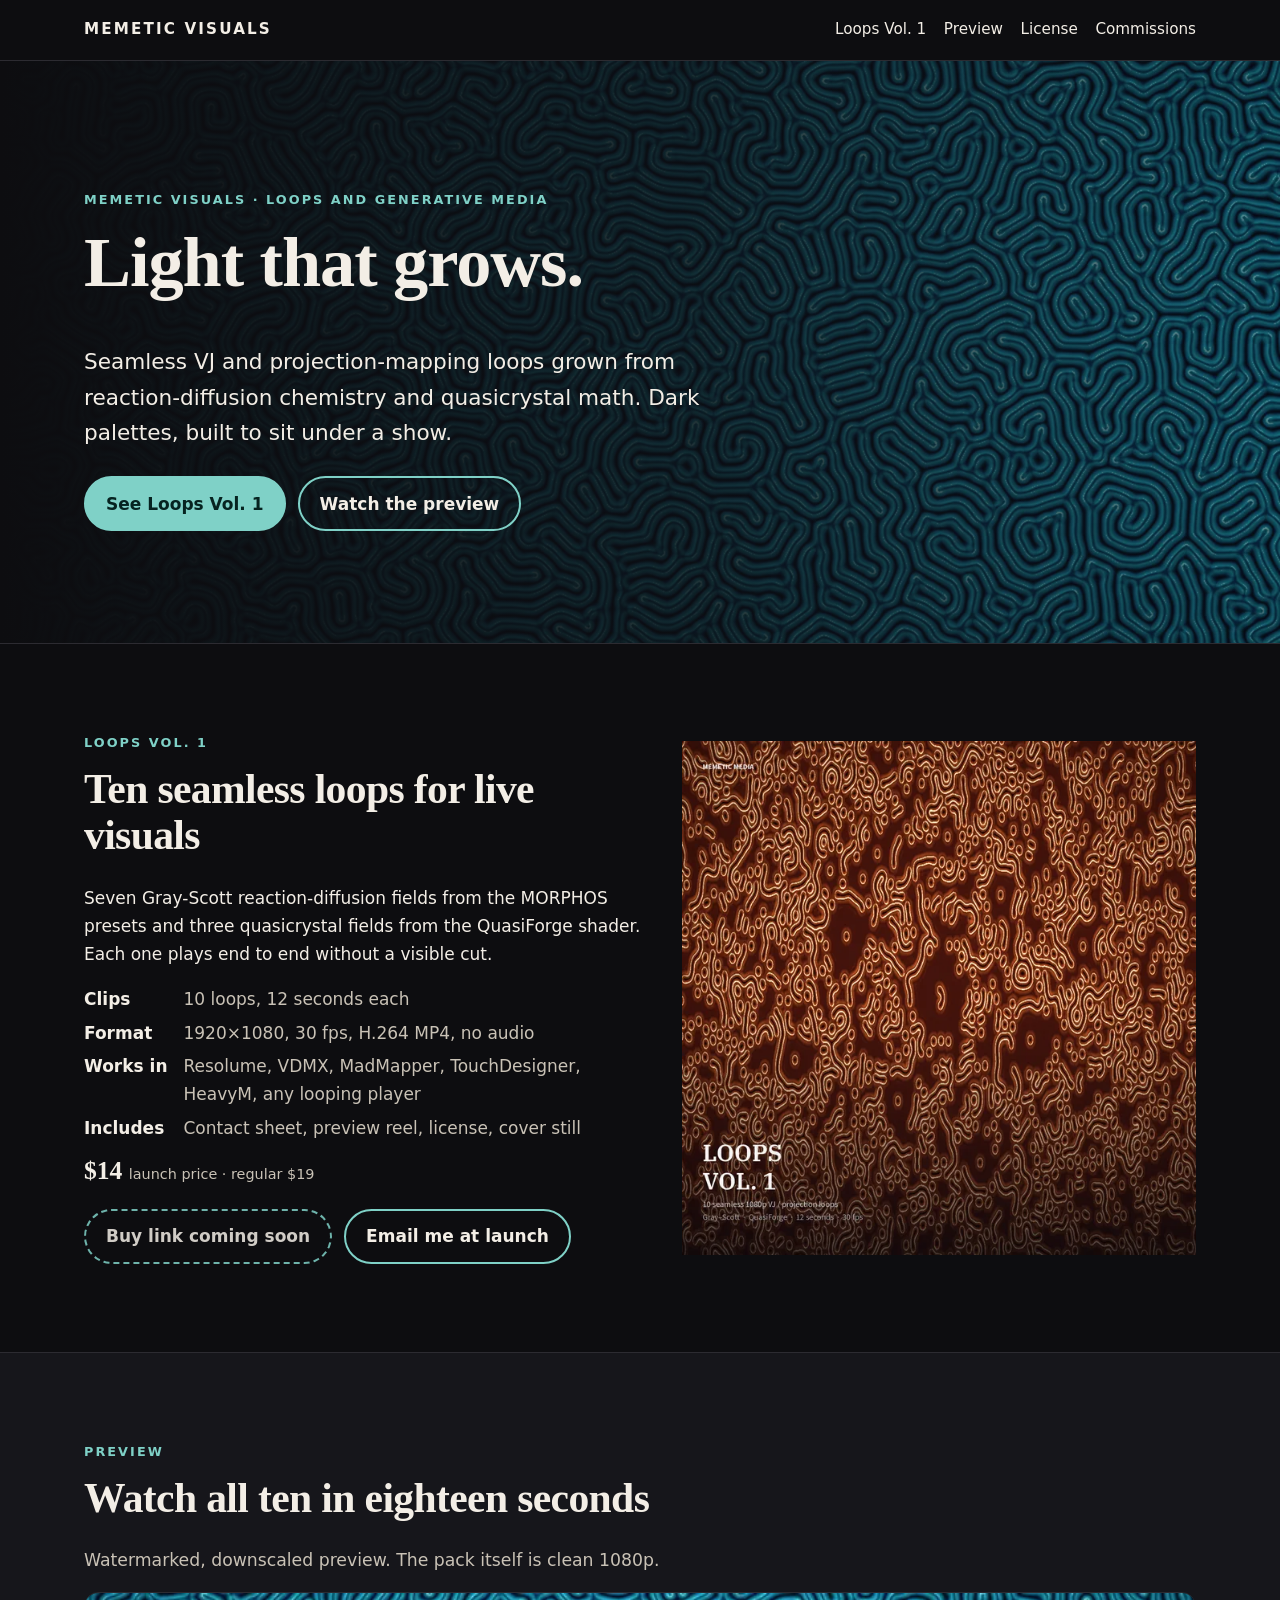
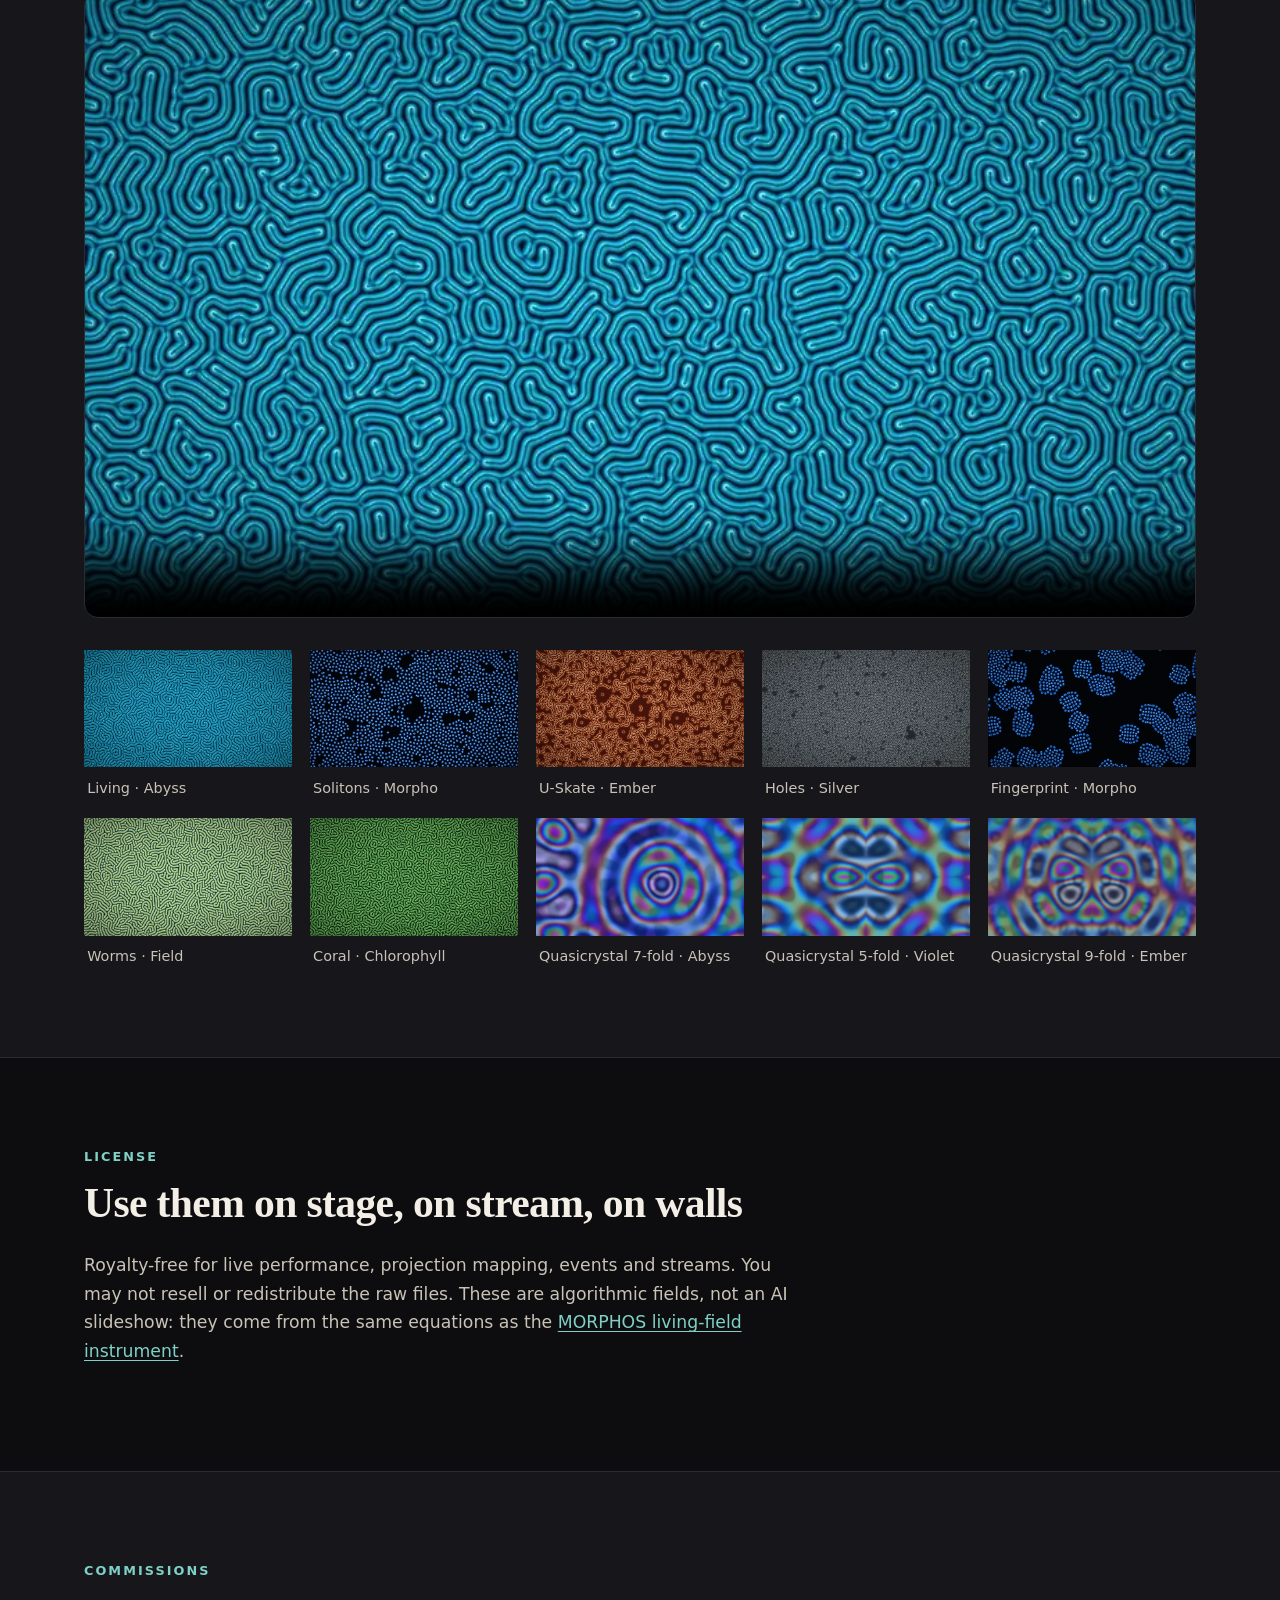
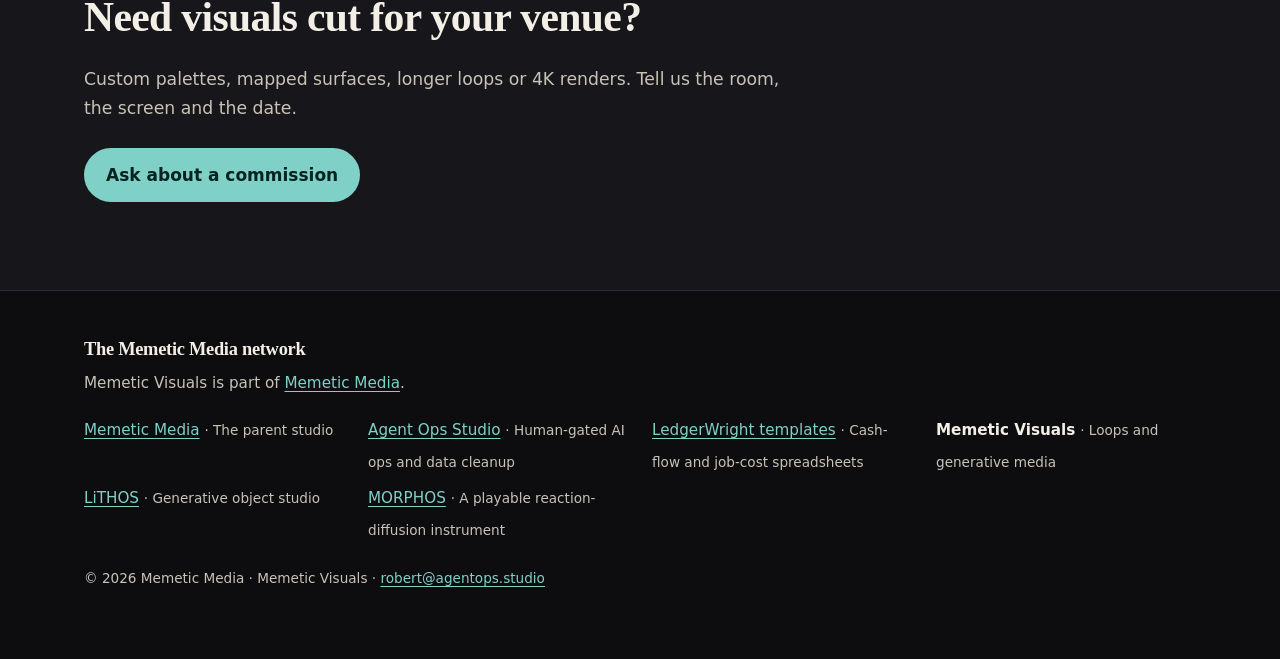
==== index.html @ ef2ecb07 "Launch memetic-visuals v1.0.0 on GitHub Pages - Shared Memetic Media template: header, network foote" ====
<!doctype html>
<html lang="en">
<head>
<meta charset="utf-8">
<meta name="viewport" content="width=device-width, initial-scale=1">
<title>Memetic Visuals | Seamless VJ and Projection Mapping Loops, Vol. 1</title>
<meta name="description" content="Ten seamless 1080p VJ and projection-mapping loops grown from reaction-diffusion and quasicrystal math. Loops Vol. 1 from Memetic Visuals, launching at $14.">
<link rel="canonical" href="https://iamm3ta.github.io/memetic-visuals/">
<meta name="theme-color" content="#0d0d10">
<!-- Open Graph / Twitter: 1200x630 card in assets/og.jpg -->
<meta property="og:type" content="website">
<meta property="og:site_name" content="Memetic Visuals">
<meta property="og:title" content="Memetic Visuals | Seamless VJ and Projection Mapping Loops, Vol. 1">
<meta property="og:description" content="Ten seamless 1080p VJ and projection-mapping loops grown from reaction-diffusion and quasicrystal math. Loops Vol. 1 from Memetic Visuals, launching at $14.">
<meta property="og:url" content="https://iamm3ta.github.io/memetic-visuals/">
<meta property="og:image" content="https://iamm3ta.github.io/memetic-visuals/assets/og.jpg">
<meta property="og:image:width" content="1200">
<meta property="og:image:height" content="630">
<meta property="og:image:alt" content="Memetic Visuals Loops Vol. 1: 10 seamless 1080p loops">
<meta name="twitter:card" content="summary_large_image">
<meta name="twitter:title" content="Memetic Visuals | Seamless VJ and Projection Mapping Loops, Vol. 1">
<meta name="twitter:description" content="Ten seamless 1080p VJ and projection-mapping loops grown from reaction-diffusion and quasicrystal math. Loops Vol. 1 from Memetic Visuals, launching at $14.">
<meta name="twitter:image" content="https://iamm3ta.github.io/memetic-visuals/assets/og.jpg">
<meta name="twitter:image:alt" content="Memetic Visuals Loops Vol. 1: 10 seamless 1080p loops">
<!-- favicon set -->
<link rel="icon" href="favicon.ico" sizes="48x48">
<link rel="icon" href="assets/favicon.svg" type="image/svg+xml">
<link rel="icon" href="assets/favicon-32.png" type="image/png" sizes="32x32">
<link rel="apple-touch-icon" href="assets/apple-touch-icon.png">
<link rel="manifest" href="site.webmanifest">
<link rel="preload" as="image" href="assets/hero-800.webp" imagesrcset="assets/hero-800.webp 800w, assets/hero-1600.webp 1600w" imagesizes="100vw">
<link rel="stylesheet" href="css/site.css">
<!-- Structured data (schema.org JSON-LD) -->
<script type="application/ld+json">
{
 "@context": "https://schema.org",
 "@graph": [
  {
   "@type": "Organization",
   "@id": "https://iamm3ta.github.io/memetic-visuals/#org",
   "name": "Memetic Visuals",
   "url": "https://iamm3ta.github.io/memetic-visuals/",
   "logo": "https://iamm3ta.github.io/memetic-visuals/assets/icon-512.png",
   "parentOrganization": {
    "@type": "Organization",
    "name": "Memetic Media",
    "url": "https://iamm3ta.github.io/memetic-media/",
    "logo": "https://iamm3ta.github.io/memetic-media/assets/icon-512.png"
   }
  },
  {
   "@type": "Product",
   "name": "Memetic Visuals Loops Vol. 1: 10 seamless 1080p VJ and projection mapping loops",
   "description": "Ten seamless 12-second 1920x1080 30 fps loops for VJ sets, LED walls and projection mapping, grown from reaction-diffusion and quasicrystal math.",
   "image": "https://iamm3ta.github.io/memetic-visuals/assets/cover.webp",
   "brand": {
    "@type": "Brand",
    "name": "Memetic Visuals"
   },
   "offers": {
    "@type": "Offer",
    "price": "14.00",
    "priceCurrency": "USD",
    "seller": {
     "@id": "https://iamm3ta.github.io/memetic-visuals/#org"
    }
   }
  }
 ]
}
</script>
</head>
<body class="theme-dark theme-visuals">
<a class="skip" href="#main">Skip to content</a>
<header class="site-header">
  <div class="wrap">
    <a class="brand" href="./">Memetic Visuals</a>
    <nav aria-label="Main"><ul class="nav"><li><a href="#loops">Loops Vol. 1</a></li><li><a href="#preview">Preview</a></li><li><a href="#license">License</a></li><li><a href="#commission">Commissions</a></li></ul></nav>
  </div>
</header>
<main id="main">
<section class="hero">
  <img class="hero-media" src="assets/hero-800.webp" srcset="assets/hero-800.webp 800w, assets/hero-1600.webp 1600w" sizes="100vw" width="1600" height="900" alt="Glowing reaction-diffusion field in deep blue on black" fetchpriority="high"><div class="hero-scrim"></div>
  <div class="wrap">
    <p class="kicker">Memetic Visuals · loops and generative media</p>
    <h1>Light that grows.</h1>
    <p class="lede">Seamless VJ and projection-mapping loops grown from reaction-diffusion chemistry and quasicrystal math. Dark palettes, built to sit under a show.</p>
    <div class="actions"><a class="btn btn-primary" href="#loops">See Loops Vol. 1</a><a class="btn btn-ghost" href="#preview">Watch the preview</a></div>
  </div>
</section>
<section class="band" id="loops">
  <div class="wrap split">
    <div>
      <p class="kicker">Loops Vol. 1</p>
      <h2>Ten seamless loops for live visuals</h2>
      <p>Seven Gray-Scott reaction-diffusion fields from the MORPHOS presets and three quasicrystal fields from the QuasiForge shader. Each one plays end to end without a visible cut.</p>
      <dl class="facts">
        <dt>Clips</dt><dd>10 loops, 12 seconds each</dd>
        <dt>Format</dt><dd>1920×1080, 30 fps, H.264 MP4, no audio</dd>
        <dt>Works in</dt><dd>Resolume, VDMX, MadMapper, TouchDesigner, HeavyM, any looping player</dd>
        <dt>Includes</dt><dd>Contact sheet, preview reel, license, cover still</dd>
      </dl>
      <p class="price">$14 <small>launch price · regular $19</small></p>
      <!-- PLACEHOLDER: GUMROAD_URL_LOOPS_VOL1. Replace the <span> with the Gumroad product link when it exists. -->
      <div class="actions"><span class="btn" aria-disabled="true" data-placeholder="GUMROAD_URL_LOOPS_VOL1">Buy link coming soon</span>
      <a class="btn btn-ghost" href="mailto:robert@agentops.studio?subject=Loops%20Vol.%201%20-%20notify%20me">Email me at launch</a></div>
    </div>
    <img src="assets/cover.webp" width="640" height="640" loading="lazy" decoding="async" alt="Loops Vol. 1 cover: amber reaction-diffusion worms on dark red">
  </div>
</section>
<section class="band alt" id="preview">
  <div class="wrap">
    <p class="kicker">Preview</p>
    <h2>Watch all ten in eighteen seconds</h2>
    <p class="sub">Watermarked, downscaled preview. The pack itself is clean 1080p.</p>
    <div class="media-frame"><video controls muted loop playsinline preload="none" width="960" height="540" poster="assets/hero-800.webp" aria-label="Preview reel of all ten loops in Loops Vol. 1">
      <source src="assets/preview-reel.mp4" type="video/mp4"></video></div>
    <div class="grid tight"><figure><img src="assets/01-living-abyss.webp" width="640" height="360" loading="lazy" decoding="async" alt="Loop still: Living · Abyss"><figcaption>Living · Abyss</figcaption></figure><figure><img src="assets/02-solitons-morpho.webp" width="640" height="360" loading="lazy" decoding="async" alt="Loop still: Solitons · Morpho"><figcaption>Solitons · Morpho</figcaption></figure><figure><img src="assets/03-uskate-ember.webp" width="640" height="360" loading="lazy" decoding="async" alt="Loop still: U-Skate · Ember"><figcaption>U-Skate · Ember</figcaption></figure><figure><img src="assets/04-holes-silver.webp" width="640" height="360" loading="lazy" decoding="async" alt="Loop still: Holes · Silver"><figcaption>Holes · Silver</figcaption></figure><figure><img src="assets/05-fingerprint-morpho.webp" width="640" height="360" loading="lazy" decoding="async" alt="Loop still: Fingerprint · Morpho"><figcaption>Fingerprint · Morpho</figcaption></figure><figure><img src="assets/06-worms-field.webp" width="640" height="360" loading="lazy" decoding="async" alt="Loop still: Worms · Field"><figcaption>Worms · Field</figcaption></figure><figure><img src="assets/07-coral-chlorophyll.webp" width="640" height="360" loading="lazy" decoding="async" alt="Loop still: Coral · Chlorophyll"><figcaption>Coral · Chlorophyll</figcaption></figure><figure><img src="assets/08-quasiforge-heptad-abyss.webp" width="640" height="360" loading="lazy" decoding="async" alt="Loop still: Quasicrystal 7-fold · Abyss"><figcaption>Quasicrystal 7-fold · Abyss</figcaption></figure><figure><img src="assets/09-quasiforge-pentad-violet.webp" width="640" height="360" loading="lazy" decoding="async" alt="Loop still: Quasicrystal 5-fold · Violet"><figcaption>Quasicrystal 5-fold · Violet</figcaption></figure><figure><img src="assets/10-quasiforge-ennead-ember.webp" width="640" height="360" loading="lazy" decoding="async" alt="Loop still: Quasicrystal 9-fold · Ember"><figcaption>Quasicrystal 9-fold · Ember</figcaption></figure></div>
  </div>
</section>
<section class="band" id="license">
  <div class="wrap">
    <p class="kicker">License</p>
    <h2>Use them on stage, on stream, on walls</h2>
    <p class="sub">Royalty-free for live performance, projection mapping, events and streams. You may not resell or redistribute the raw files. These are algorithmic fields, not an AI slideshow: they come from the same equations as the <a href="https://morphos.grok.me/">MORPHOS living-field instrument</a>.</p>
  </div>
</section>
<section class="band alt" id="commission">
  <div class="wrap">
    <p class="kicker">Commissions</p>
    <h2>Need visuals cut for your venue?</h2>
    <p class="sub">Custom palettes, mapped surfaces, longer loops or 4K renders. Tell us the room, the screen and the date.</p>
    <div class="actions"><a class="btn btn-primary" href="mailto:robert@agentops.studio?subject=Memetic%20Visuals%20commission">Ask about a commission</a></div>
  </div>
</section>
</main>
<footer class="site-footer">
  <div class="wrap">
    <h2>The Memetic Media network</h2>
    <p>Memetic Visuals is part of <a href="https://iamm3ta.github.io/memetic-media/">Memetic Media</a>.</p>
    <ul class="network"><li><a href="https://iamm3ta.github.io/memetic-media/">Memetic Media</a> <span class="fine">· The parent studio</span></li><li><a href="https://agentops.studio/">Agent Ops Studio</a> <span class="fine">· Human-gated AI ops and data cleanup</span></li><li><a href="https://iamm3ta.github.io/ledgerwright-templates/">LedgerWright templates</a> <span class="fine">· Cash-flow and job-cost spreadsheets</span></li><li><a href="https://iamm3ta.github.io/memetic-visuals/" aria-current="page">Memetic Visuals</a> <span class="fine">· Loops and generative media</span></li><li><a href="https://iamm3ta.github.io/lithos-studio/">LiTHOS</a> <span class="fine">· Generative object studio</span></li><li><a href="https://morphos.grok.me/">MORPHOS</a> <span class="fine">· A playable reaction-diffusion instrument</span></li></ul>
    <p class="fine">© 2026 Memetic Media · Memetic Visuals · <a href="mailto:robert@agentops.studio?subject=Memetic%20Visuals">robert@agentops.studio</a></p>
    
  </div>
</footer>
</body>
</html>
---- css/site.css ----
/* Memetic Media network — shared stylesheet (one copy per site repo).
   Source of truth: memetic-media repo /builder/site.css. Edit there, rebuild, copy.
   Mobile-first, system fonts only (no web-font download = fast first paint).
   Each site sets its palette with a theme class on <body>; nothing else differs. */

:root {
  --serif: Georgia, "Source Serif Pro", "Liberation Serif", "Iowan Old Style", serif;
  --sans: Inter, "Segoe UI", system-ui, -apple-system, Roboto, sans-serif;
  --radius: 14px;
  --wrap: 72rem;
}

/* ---- themes ---- */
.theme-dark {      /* Memetic Media hub + Memetic Visuals: dark stage, warm gold */
  --bg: #0d0d10; --bg2: #16161b; --fg: #f3eee6; --muted: #c9c2b6; --line: #2c2b31;
  --accent: #e6be78; --accent-ink: #1a1408; --card: #17171c; color-scheme: dark;
}
.theme-visuals { --accent: #7fd1c7; --accent-ink: #062320; }
.theme-paper {     /* LedgerWright: warm paper, ledger green */
  --bg: #f6f3ee; --bg2: #ece6dc; --fg: #241f1c; --muted: #4e4943; --line: #ddd5c8;
  --accent: #0f5a4a; --accent-ink: #ffffff; --card: #ffffff; color-scheme: light;
}
.theme-lithos {    /* LiTHOS: charcoal, sand, teal (from the LiTHOS brand notes) */
  --bg: #1d1f21; --bg2: #26292b; --fg: #efe7d8; --muted: #cfc4b0; --line: #3a3d40;
  --accent: #7fd1c7; --accent-ink: #0b2422; --card: #25282a; color-scheme: dark;
}

*, *::before, *::after { box-sizing: border-box; }
html { scroll-behavior: smooth; -webkit-text-size-adjust: 100%; }
body { margin: 0; background: var(--bg); color: var(--fg); font: 1.0625rem/1.65 var(--sans); }
img, video { max-width: 100%; height: auto; display: block; }
a { color: var(--accent); text-underline-offset: 3px; }
a:hover { text-decoration-thickness: 2px; }
:focus-visible { outline: 3px solid var(--accent); outline-offset: 3px; }
h1, h2, h3 { font-family: var(--serif); line-height: 1.12; letter-spacing: -0.015em; margin: 0 0 .6em; }
h1 { font-size: clamp(2.3rem, 7vw, 4.4rem); }
h2 { font-size: clamp(1.7rem, 4.2vw, 2.6rem); }
h3 { font-size: 1.3rem; }
p { margin: 0 0 1em; }
.wrap { max-width: var(--wrap); margin: 0 auto; padding: 0 1.25rem; }
.skip { position: absolute; left: -999px; top: 0; background: var(--accent); color: var(--accent-ink); padding: .6rem 1rem; z-index: 10; }
.skip:focus { left: 1rem; }

/* ---- header ---- */
.site-header { border-bottom: 1px solid var(--line); background: var(--bg); position: sticky; top: 0; z-index: 5; }
.site-header .wrap { display: flex; align-items: center; justify-content: space-between; gap: 1rem; min-height: 3.75rem; flex-wrap: wrap; }
.brand { font-weight: 800; letter-spacing: .14em; text-transform: uppercase; font-size: .95rem; color: var(--fg); text-decoration: none; padding: .5rem 0; }
.nav { display: flex; gap: .25rem 1.1rem; flex-wrap: wrap; list-style: none; margin: 0; padding: 0; font-size: .95rem; }
.nav a { color: var(--fg); text-decoration: none; display: inline-block; padding: .55rem 0; }
.nav a:hover { color: var(--accent); }

/* ---- hero ---- */
.hero { position: relative; overflow: hidden; border-bottom: 1px solid var(--line); }
.hero-media { position: absolute; inset: 0; width: 100%; height: 100%; object-fit: cover; opacity: .55; }
.theme-paper .hero-media { opacity: 1; }
.hero .wrap { position: relative; padding-top: clamp(4rem, 12vw, 8rem); padding-bottom: clamp(3.5rem, 10vw, 7rem); }
.hero-scrim { position: absolute; inset: 0; background: linear-gradient(90deg, var(--bg) 0%, color-mix(in srgb, var(--bg) 70%, transparent) 55%, transparent 100%); }
.kicker { text-transform: uppercase; letter-spacing: .16em; font-size: .8rem; font-weight: 700; color: var(--accent); margin-bottom: .8rem; }
.lede { font-size: clamp(1.1rem, 2.4vw, 1.35rem); max-width: 40rem; color: var(--fg); }
.actions { display: flex; flex-wrap: wrap; gap: .75rem; margin-top: 1.6rem; }
.btn { display: inline-flex; align-items: center; min-height: 48px; padding: .7rem 1.25rem; border-radius: 999px;
       font-weight: 700; text-decoration: none; border: 2px solid var(--accent); }
.btn-primary { background: var(--accent); color: var(--accent-ink); }
.btn-ghost { color: var(--fg); }
.btn[aria-disabled="true"] { opacity: .85; cursor: not-allowed; border-style: dashed; background: transparent; color: var(--fg); }

/* ---- sections ---- */
.band { padding: clamp(3rem, 8vw, 5.5rem) 0; border-bottom: 1px solid var(--line); }
.band.alt { background: var(--bg2); }
.sub { color: var(--muted); max-width: 44rem; font-size: 1.08rem; }
.grid { display: grid; gap: 1.1rem; grid-template-columns: repeat(auto-fill, minmax(min(100%, 18rem), 1fr)); margin-top: 2rem; }
.grid.tight { grid-template-columns: repeat(auto-fill, minmax(min(100%, 13rem), 1fr)); }
.card { background: var(--card); border: 1px solid var(--line); border-radius: var(--radius); overflow: hidden; display: flex; flex-direction: column; }
.card img { width: 100%; aspect-ratio: 16 / 9; object-fit: cover; background: var(--bg2); }
.card .body { padding: 1.1rem 1.2rem 1.3rem; display: flex; flex-direction: column; gap: .4rem; flex: 1; }
.card h3 { margin: 0; }
.card p { color: var(--muted); margin: 0; }
.card .go { margin-top: auto; padding-top: .6rem; font-weight: 700; }
.card.link { position: relative; transition: transform .15s ease, border-color .15s ease; }
.card.link:hover { transform: translateY(-2px); border-color: var(--accent); }
.tag { display: inline-block; font-size: .75rem; font-weight: 700; letter-spacing: .08em; text-transform: uppercase; color: var(--accent); }
.price { font: 700 1.6rem/1 var(--serif); color: var(--fg); }
.price small { font: 500 .9rem var(--sans); color: var(--muted); }
.placeholder-note { font-size: .88rem; color: var(--muted); }
figure { margin: 0; }
figcaption { font-size: .9rem; color: var(--muted); padding: .6rem .2rem 0; }
.work img { aspect-ratio: 4 / 5; object-fit: cover; border-radius: var(--radius); width: 100%; }
.split { display: grid; gap: 2rem; align-items: center; }
@media (min-width: 52rem) { .split { grid-template-columns: 1.1fr 1fr; } }
.list { padding-left: 1.2rem; } .list li { margin: .3rem 0; }
.media-frame { border-radius: var(--radius); overflow: hidden; border: 1px solid var(--line); background: #000; }
dl.facts { display: grid; grid-template-columns: max-content 1fr; gap: .35rem 1rem; margin: 1rem 0; }
dl.facts dt { font-weight: 700; } dl.facts dd { margin: 0; color: var(--muted); }

/* ---- network footer (cross-links every site) ---- */
.site-footer { padding: 3rem 0 3.5rem; font-size: .95rem; color: var(--muted); }
.site-footer h2 { font-size: 1.15rem; color: var(--fg); }
.network { list-style: none; padding: 0; margin: 0 0 1.5rem; display: grid; gap: .2rem 1.5rem; grid-template-columns: repeat(auto-fill, minmax(13rem, 1fr)); }
.network a { display: inline-block; padding: .45rem 0; }
.network a[aria-current="page"] { color: var(--fg); text-decoration: none; font-weight: 700; }
.fine { font-size: .85rem; }
@media (prefers-reduced-motion: reduce) { * { scroll-behavior: auto !important; transition: none !important; } }
.media-frame video { width: 100%; }
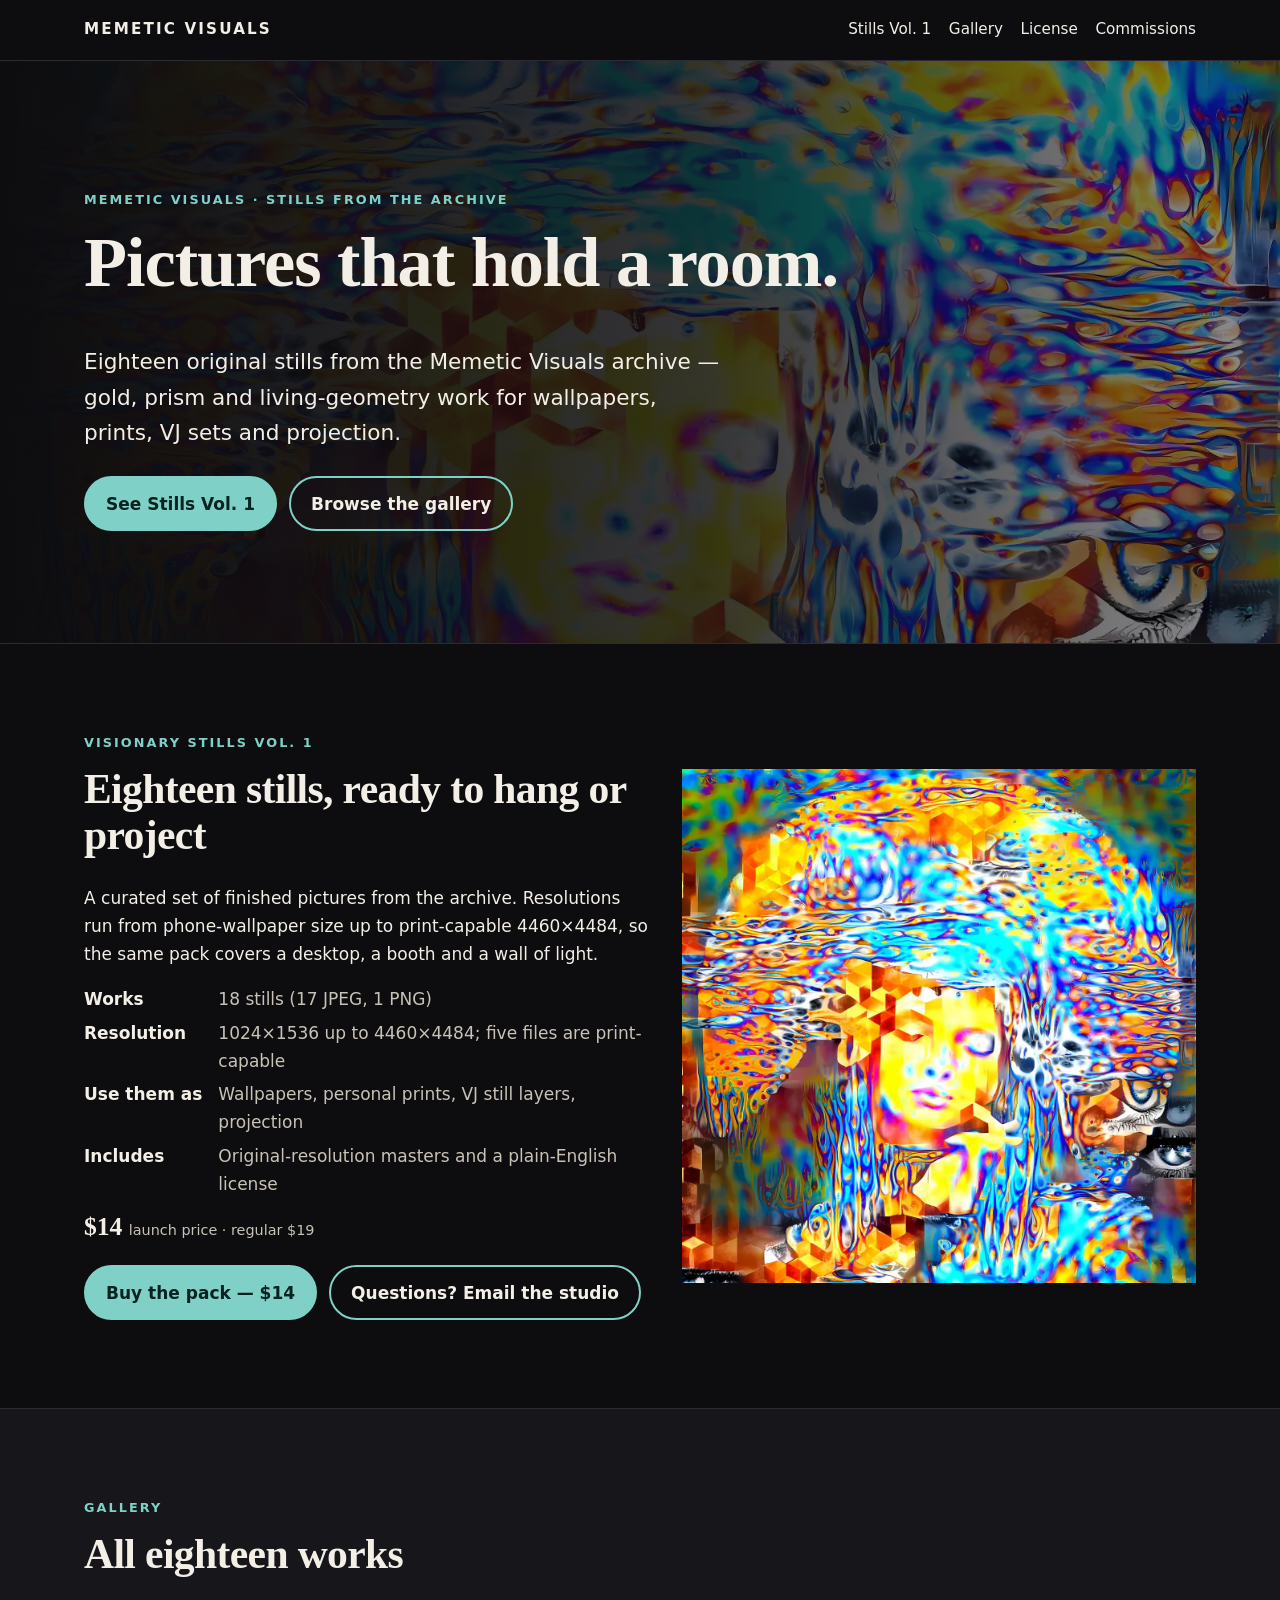
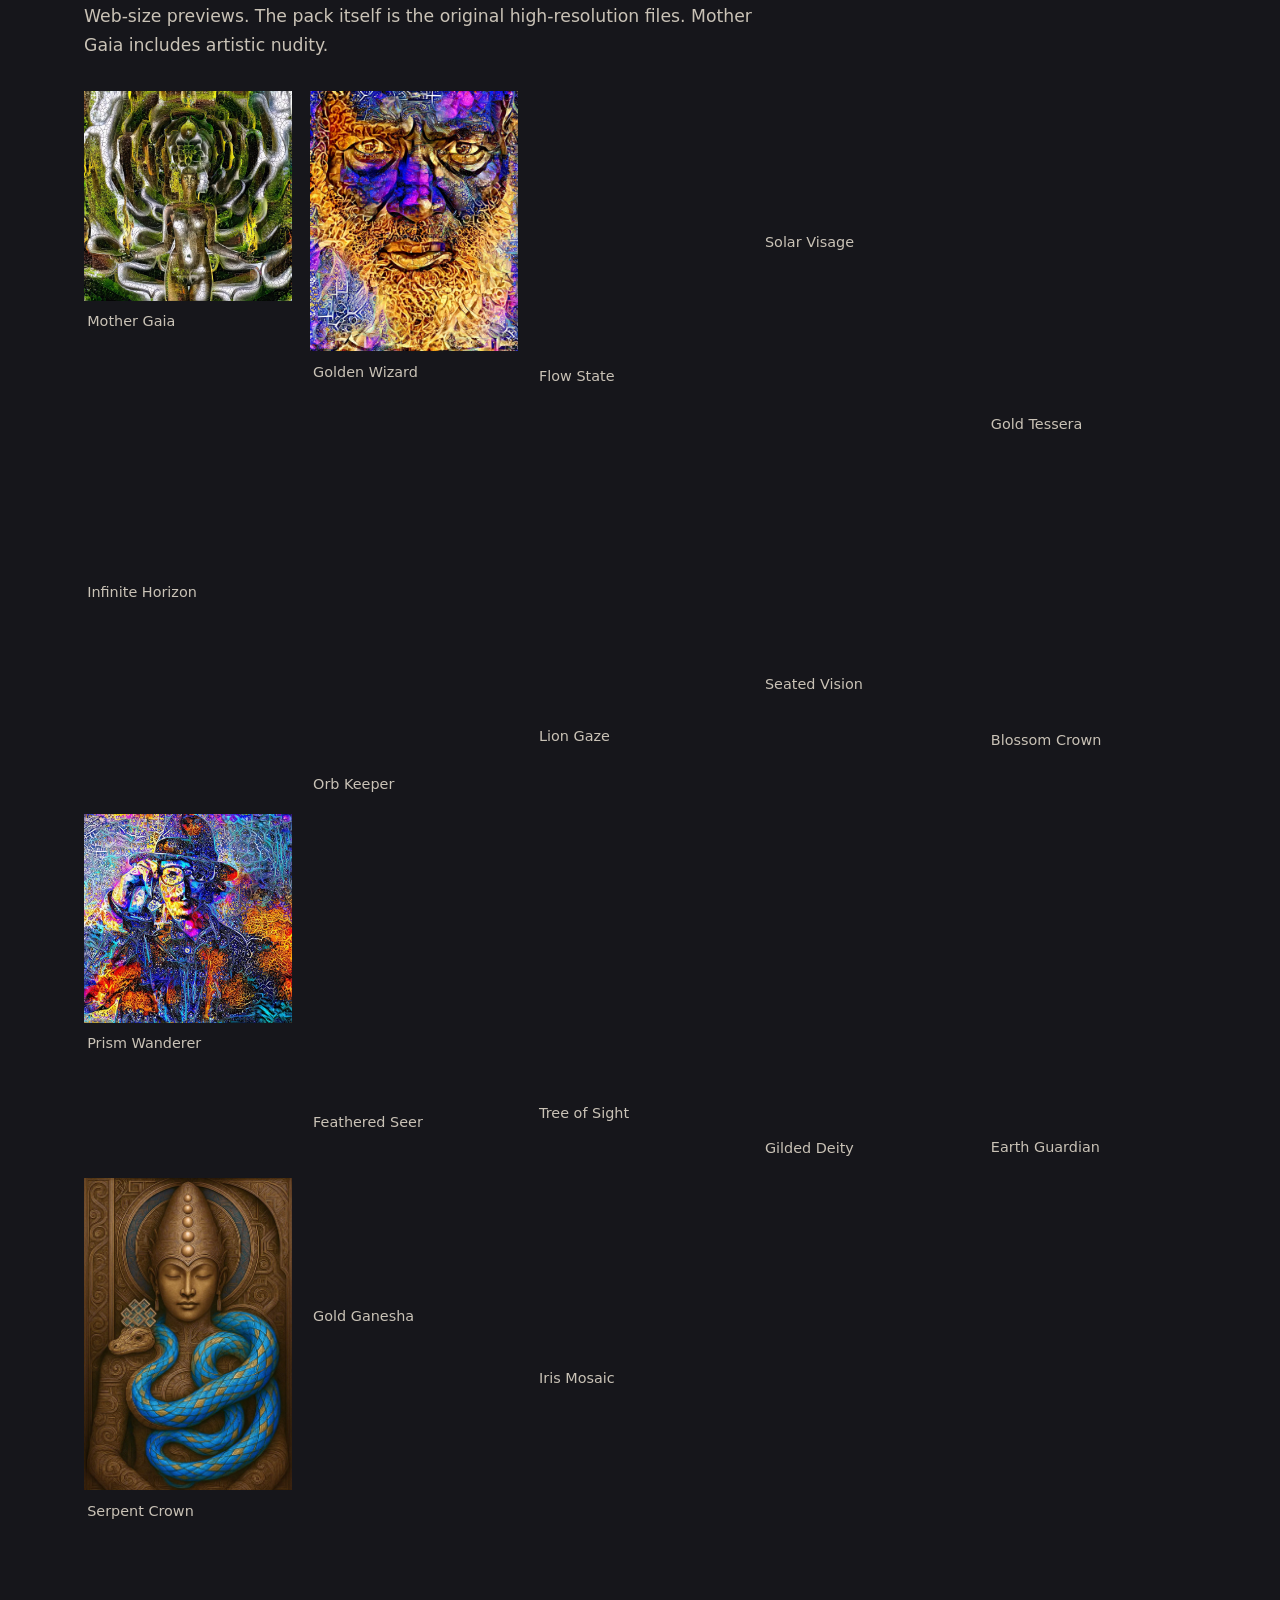
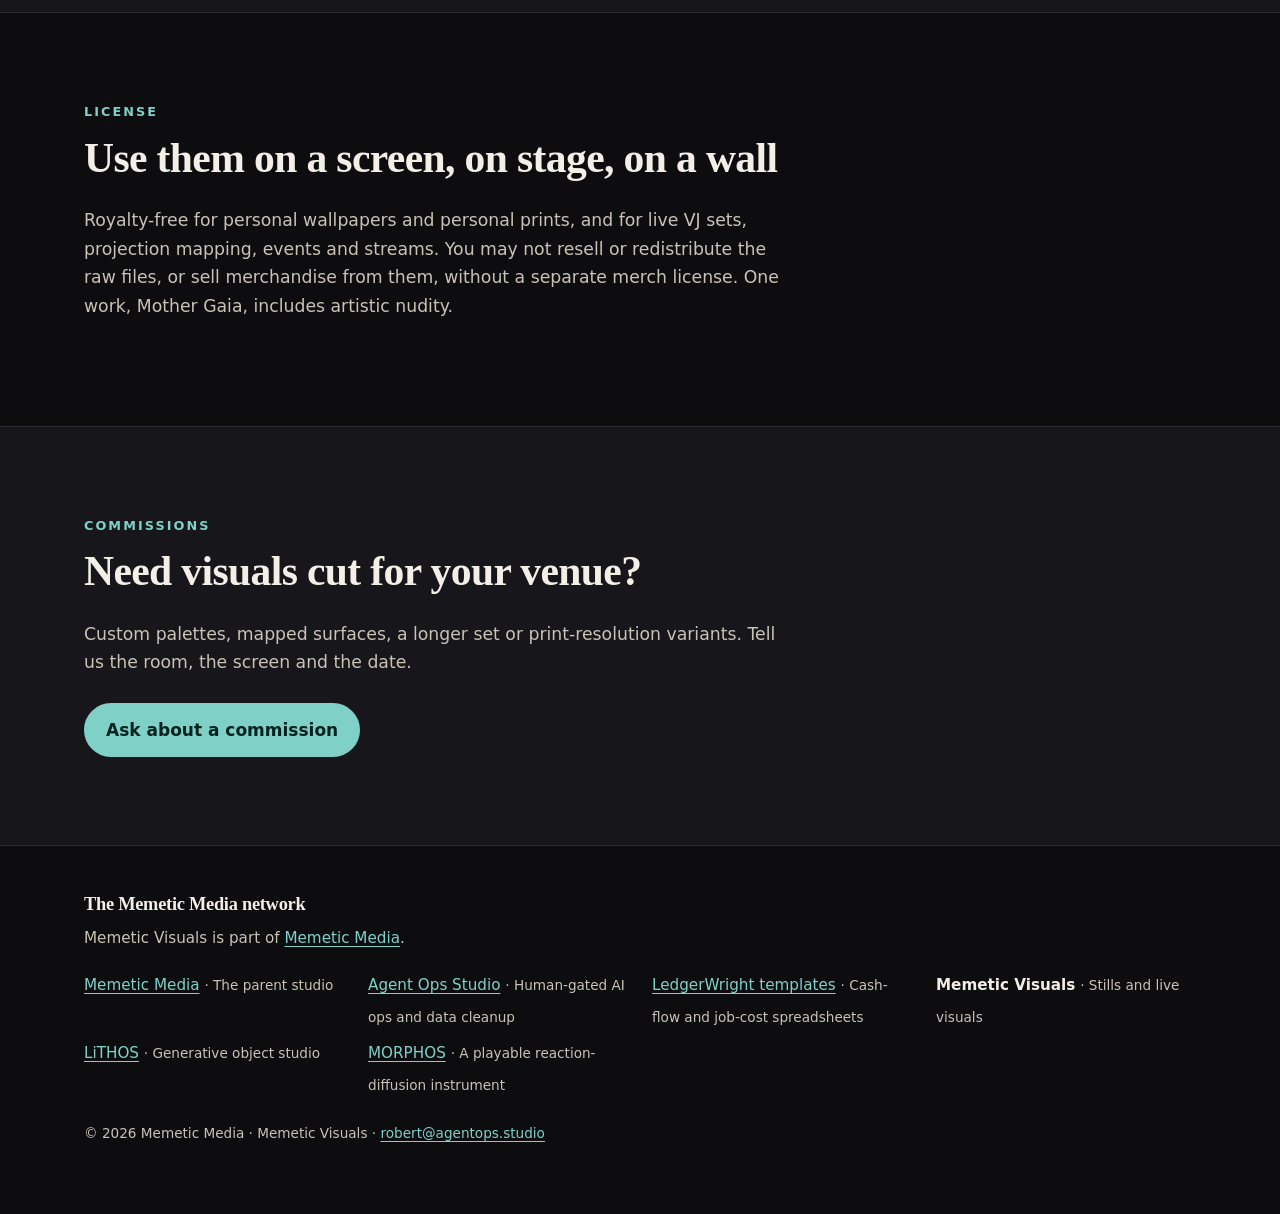
==== commit 2e5c3991: "Replace coming-soon loops placeholder with Visionary Stills Vol. 1 Swap the Loops Vol. 1 "Buy link c" ====
--- a/index.html
+++ b/index.html
@@ -3,25 +3,25 @@
 <head>
 <meta charset="utf-8">
 <meta name="viewport" content="width=device-width, initial-scale=1">
-<title>Memetic Visuals | Seamless VJ and Projection Mapping Loops, Vol. 1</title>
-<meta name="description" content="Ten seamless 1080p VJ and projection-mapping loops grown from reaction-diffusion and quasicrystal math. Loops Vol. 1 from Memetic Visuals, launching at $14.">
+<title>Memetic Visuals | Visionary Stills Vol. 1</title>
+<meta name="description" content="Eighteen high-resolution visionary stills for wallpapers, VJ sets and projection. Original work from the Memetic Visuals archive, launching at $14.">
 <link rel="canonical" href="https://iamm3ta.github.io/memetic-visuals/">
 <meta name="theme-color" content="#0d0d10">
-<!-- Open Graph / Twitter: 1200x630 card in assets/og.jpg -->
+<!-- Open Graph / Twitter: 1200x630 card in assets/og.jpg (Flow State crop) -->
 <meta property="og:type" content="website">
 <meta property="og:site_name" content="Memetic Visuals">
-<meta property="og:title" content="Memetic Visuals | Seamless VJ and Projection Mapping Loops, Vol. 1">
-<meta property="og:description" content="Ten seamless 1080p VJ and projection-mapping loops grown from reaction-diffusion and quasicrystal math. Loops Vol. 1 from Memetic Visuals, launching at $14.">
+<meta property="og:title" content="Memetic Visuals | Visionary Stills Vol. 1">
+<meta property="og:description" content="Eighteen high-resolution visionary stills for wallpapers, VJ sets and projection. Original work from the Memetic Visuals archive, launching at $14.">
 <meta property="og:url" content="https://iamm3ta.github.io/memetic-visuals/">
 <meta property="og:image" content="https://iamm3ta.github.io/memetic-visuals/assets/og.jpg">
 <meta property="og:image:width" content="1200">
 <meta property="og:image:height" content="630">
-<meta property="og:image:alt" content="Memetic Visuals Loops Vol. 1: 10 seamless 1080p loops">
+<meta property="og:image:alt" content="Memetic Visuals Visionary Stills Vol. 1: gold and prism portrait from Flow State">
 <meta name="twitter:card" content="summary_large_image">
-<meta name="twitter:title" content="Memetic Visuals | Seamless VJ and Projection Mapping Loops, Vol. 1">
-<meta name="twitter:description" content="Ten seamless 1080p VJ and projection-mapping loops grown from reaction-diffusion and quasicrystal math. Loops Vol. 1 from Memetic Visuals, launching at $14.">
+<meta name="twitter:title" content="Memetic Visuals | Visionary Stills Vol. 1">
+<meta name="twitter:description" content="Eighteen high-resolution visionary stills for wallpapers, VJ sets and projection. Original work from the Memetic Visuals archive, launching at $14.">
 <meta name="twitter:image" content="https://iamm3ta.github.io/memetic-visuals/assets/og.jpg">
-<meta name="twitter:image:alt" content="Memetic Visuals Loops Vol. 1: 10 seamless 1080p loops">
+<meta name="twitter:image:alt" content="Memetic Visuals Visionary Stills Vol. 1: gold and prism portrait from Flow State">
 <!-- favicon set -->
 <link rel="icon" href="favicon.ico" sizes="48x48">
 <link rel="icon" href="assets/favicon.svg" type="image/svg+xml">
@@ -50,8 +50,8 @@
   },
   {
    "@type": "Product",
-   "name": "Memetic Visuals Loops Vol. 1: 10 seamless 1080p VJ and projection mapping loops",
-   "description": "Ten seamless 12-second 1920x1080 30 fps loops for VJ sets, LED walls and projection mapping, grown from reaction-diffusion and quasicrystal math.",
+   "name": "Memetic Visuals Visionary Stills Vol. 1: 18 high-resolution stills",
+   "description": "Eighteen original high-resolution stills for wallpapers, personal prints, VJ sets and projection. Resolutions from 1024×1536 up to 4460×4484.",
    "image": "https://iamm3ta.github.io/memetic-visuals/assets/cover.webp",
    "brand": {
     "@type": "Brand",
@@ -59,8 +59,10 @@
    },
    "offers": {
     "@type": "Offer",
+    "url": "https://ledgerwright.gumroad.com/l/memetic-visuals-pack",
     "price": "14.00",
     "priceCurrency": "USD",
+    "availability": "https://schema.org/PreOrder",
     "seller": {
      "@id": "https://iamm3ta.github.io/memetic-visuals/#org"
     }
@@ -75,61 +77,67 @@
 <header class="site-header">
   <div class="wrap">
     <a class="brand" href="./">Memetic Visuals</a>
-    <nav aria-label="Main"><ul class="nav"><li><a href="#loops">Loops Vol. 1</a></li><li><a href="#preview">Preview</a></li><li><a href="#license">License</a></li><li><a href="#commission">Commissions</a></li></ul></nav>
+    <nav aria-label="Main"><ul class="nav"><li><a href="#stills">Stills Vol. 1</a></li><li><a href="#gallery">Gallery</a></li><li><a href="#license">License</a></li><li><a href="#commission">Commissions</a></li></ul></nav>
   </div>
 </header>
 <main id="main">
 <section class="hero">
-  <img class="hero-media" src="assets/hero-800.webp" srcset="assets/hero-800.webp 800w, assets/hero-1600.webp 1600w" sizes="100vw" width="1600" height="900" alt="Glowing reaction-diffusion field in deep blue on black" fetchpriority="high"><div class="hero-scrim"></div>
+  <img class="hero-media" src="assets/hero-800.webp" srcset="assets/hero-800.webp 800w, assets/hero-1600.webp 1600w" sizes="100vw" width="1600" height="900" alt="Gold and prism portrait from Flow State, cropped wide for the hero" fetchpriority="high"><div class="hero-scrim"></div>
   <div class="wrap">
-    <p class="kicker">Memetic Visuals · loops and generative media</p>
-    <h1>Light that grows.</h1>
-    <p class="lede">Seamless VJ and projection-mapping loops grown from reaction-diffusion chemistry and quasicrystal math. Dark palettes, built to sit under a show.</p>
-    <div class="actions"><a class="btn btn-primary" href="#loops">See Loops Vol. 1</a><a class="btn btn-ghost" href="#preview">Watch the preview</a></div>
+    <p class="kicker">Memetic Visuals · stills from the archive</p>
+    <h1>Pictures that hold a room.</h1>
+    <p class="lede">Eighteen original stills from the Memetic Visuals archive — gold, prism and living-geometry work for wallpapers, prints, VJ sets and projection.</p>
+    <div class="actions"><a class="btn btn-primary" href="#stills">See Stills Vol. 1</a><a class="btn btn-ghost" href="#gallery">Browse the gallery</a></div>
   </div>
 </section>
-<section class="band" id="loops">
+<section class="band" id="stills">
   <div class="wrap split">
     <div>
-      <p class="kicker">Loops Vol. 1</p>
-      <h2>Ten seamless loops for live visuals</h2>
-      <p>Seven Gray-Scott reaction-diffusion fields from the MORPHOS presets and three quasicrystal fields from the QuasiForge shader. Each one plays end to end without a visible cut.</p>
+      <p class="kicker">Visionary Stills Vol. 1</p>
+      <h2>Eighteen stills, ready to hang or project</h2>
+      <p>A curated set of finished pictures from the archive. Resolutions run from phone-wallpaper size up to print-capable 4460×4484, so the same pack covers a desktop, a booth and a wall of light.</p>
       <dl class="facts">
-        <dt>Clips</dt><dd>10 loops, 12 seconds each</dd>
-        <dt>Format</dt><dd>1920×1080, 30 fps, H.264 MP4, no audio</dd>
-        <dt>Works in</dt><dd>Resolume, VDMX, MadMapper, TouchDesigner, HeavyM, any looping player</dd>
-        <dt>Includes</dt><dd>Contact sheet, preview reel, license, cover still</dd>
+        <dt>Works</dt><dd>18 stills (17 JPEG, 1 PNG)</dd>
+        <dt>Resolution</dt><dd>1024×1536 up to 4460×4484; five files are print-capable</dd>
+        <dt>Use them as</dt><dd>Wallpapers, personal prints, VJ still layers, projection</dd>
+        <dt>Includes</dt><dd>Original-resolution masters and a plain-English license</dd>
       </dl>
       <p class="price">$14 <small>launch price · regular $19</small></p>
-      <!-- PLACEHOLDER: GUMROAD_URL_LOOPS_VOL1. Replace the <span> with the Gumroad product link when it exists. -->
-      <div class="actions"><span class="btn" aria-disabled="true" data-placeholder="GUMROAD_URL_LOOPS_VOL1">Buy link coming soon</span>
-      <a class="btn btn-ghost" href="mailto:robert@agentops.studio?subject=Loops%20Vol.%201%20-%20notify%20me">Email me at launch</a></div>
+      <!--
+        BUY BUTTON
+        Placeholder Gumroad slug: https://ledgerwright.gumroad.com/l/memetic-visuals-pack
+        The product itself is not created in this change. If the slug changes
+        once the Gumroad listing is created, update this href and the JSON-LD
+        offers.url in <head>. Do not merge this branch until the listing is
+        ready, or the public button will 404.
+      -->
+      <div class="actions"><a class="btn btn-primary" href="https://ledgerwright.gumroad.com/l/memetic-visuals-pack">Buy the pack — $14</a>
+      <a class="btn btn-ghost" href="mailto:robert@agentops.studio?subject=Visionary%20Stills%20Vol.%201">Questions? Email the studio</a></div>
     </div>
-    <img src="assets/cover.webp" width="640" height="640" loading="lazy" decoding="async" alt="Loops Vol. 1 cover: amber reaction-diffusion worms on dark red">
+    <img src="assets/cover-square.webp" width="1280" height="1280" loading="lazy" decoding="async" alt="Visionary Stills Vol. 1 cover: Flow State, a gold and prism portrait">
   </div>
 </section>
-<section class="band alt" id="preview">
+<section class="band alt" id="gallery">
   <div class="wrap">
-    <p class="kicker">Preview</p>
-    <h2>Watch all ten in eighteen seconds</h2>
-    <p class="sub">Watermarked, downscaled preview. The pack itself is clean 1080p.</p>
-    <div class="media-frame"><video controls muted loop playsinline preload="none" width="960" height="540" poster="assets/hero-800.webp" aria-label="Preview reel of all ten loops in Loops Vol. 1">
-      <source src="assets/preview-reel.mp4" type="video/mp4"></video></div>
-    <div class="grid tight"><figure><img src="assets/01-living-abyss.webp" width="640" height="360" loading="lazy" decoding="async" alt="Loop still: Living · Abyss"><figcaption>Living · Abyss</figcaption></figure><figure><img src="assets/02-solitons-morpho.webp" width="640" height="360" loading="lazy" decoding="async" alt="Loop still: Solitons · Morpho"><figcaption>Solitons · Morpho</figcaption></figure><figure><img src="assets/03-uskate-ember.webp" width="640" height="360" loading="lazy" decoding="async" alt="Loop still: U-Skate · Ember"><figcaption>U-Skate · Ember</figcaption></figure><figure><img src="assets/04-holes-silver.webp" width="640" height="360" loading="lazy" decoding="async" alt="Loop still: Holes · Silver"><figcaption>Holes · Silver</figcaption></figure><figure><img src="assets/05-fingerprint-morpho.webp" width="640" height="360" loading="lazy" decoding="async" alt="Loop still: Fingerprint · Morpho"><figcaption>Fingerprint · Morpho</figcaption></figure><figure><img src="assets/06-worms-field.webp" width="640" height="360" loading="lazy" decoding="async" alt="Loop still: Worms · Field"><figcaption>Worms · Field</figcaption></figure><figure><img src="assets/07-coral-chlorophyll.webp" width="640" height="360" loading="lazy" decoding="async" alt="Loop still: Coral · Chlorophyll"><figcaption>Coral · Chlorophyll</figcaption></figure><figure><img src="assets/08-quasiforge-heptad-abyss.webp" width="640" height="360" loading="lazy" decoding="async" alt="Loop still: Quasicrystal 7-fold · Abyss"><figcaption>Quasicrystal 7-fold · Abyss</figcaption></figure><figure><img src="assets/09-quasiforge-pentad-violet.webp" width="640" height="360" loading="lazy" decoding="async" alt="Loop still: Quasicrystal 5-fold · Violet"><figcaption>Quasicrystal 5-fold · Violet</figcaption></figure><figure><img src="assets/10-quasiforge-ennead-ember.webp" width="640" height="360" loading="lazy" decoding="async" alt="Loop still: Quasicrystal 9-fold · Ember"><figcaption>Quasicrystal 9-fold · Ember</figcaption></figure></div>
+    <p class="kicker">Gallery</p>
+    <h2>All eighteen works</h2>
+    <p class="sub">Web-size previews. The pack itself is the original high-resolution files. Mother Gaia includes artistic nudity.</p>
+    <!-- Preview widths/heights are the webp long-edge-1280 dimensions, used to prevent layout shift. -->
+    <div class="grid tight"><figure><img src="assets/01-mother-gaia.webp" width="1273" height="1280" loading="lazy" decoding="async" alt="Mother Gaia: a mirrored silver figure in a living green canopy"><figcaption>Mother Gaia</figcaption></figure><figure><img src="assets/02-golden-wizard.webp" width="1025" height="1280" loading="lazy" decoding="async" alt="Golden Wizard: a close gold and violet bearded portrait"><figcaption>Golden Wizard</figcaption></figure><figure><img src="assets/03-flow-state.webp" width="1008" height="1280" loading="lazy" decoding="async" alt="Flow State: a gold face dissolved into blue and orange prism light"><figcaption>Flow State</figcaption></figure><figure><img src="assets/04-solar-visage.webp" width="1280" height="801" loading="lazy" decoding="async" alt="Solar Visage: a wide gold face built from tesserae"><figcaption>Solar Visage</figcaption></figure><figure><img src="assets/05-gold-tessera.webp" width="853" height="1280" loading="lazy" decoding="async" alt="Gold Tessera: a dense vertical field of gold ornament"><figcaption>Gold Tessera</figcaption></figure><figure><img src="assets/06-infinite-horizon.webp" width="1280" height="720" loading="lazy" decoding="async" alt="Infinite Horizon: a luminous landscape under a prism sky"><figcaption>Infinite Horizon</figcaption></figure><figure><img src="assets/07-orb-keeper.webp" width="864" height="1280" loading="lazy" decoding="async" alt="Orb Keeper: a seated figure holding a glowing world"><figcaption>Orb Keeper</figcaption></figure><figure><img src="assets/08-lion-gaze.webp" width="1023" height="1280" loading="lazy" decoding="async" alt="Lion Gaze: a golden face with a lion-like mane of ornament"><figcaption>Lion Gaze</figcaption></figure><figure><img src="assets/09-seated-vision.webp" width="1280" height="1280" loading="lazy" decoding="async" alt="Seated Vision: a seated figure in a woven gold and teal field"><figcaption>Seated Vision</figcaption></figure><figure><img src="assets/10-blossom-crown.webp" width="1008" height="1280" loading="lazy" decoding="async" alt="Blossom Crown: a portrait crowned with dense flowers"><figcaption>Blossom Crown</figcaption></figure><figure><img src="assets/11-prism-wanderer.webp" width="1280" height="1280" loading="lazy" decoding="async" alt="Prism Wanderer: a figure in a hat against a prism sky"><figcaption>Prism Wanderer</figcaption></figure><figure><img src="assets/12-feathered-seer.webp" width="929" height="1280" loading="lazy" decoding="async" alt="Feathered Seer: a headdress portrait in gold and teal"><figcaption>Feathered Seer</figcaption></figure><figure><img src="assets/13-tree-of-sight.webp" width="960" height="1280" loading="lazy" decoding="async" alt="Tree of Sight: a face growing out of a golden tree"><figcaption>Tree of Sight</figcaption></figure><figure><img src="assets/14-gilded-deity.webp" width="853" height="1280" loading="lazy" decoding="async" alt="Gilded Deity: a frontal gold figure on a dark ground"><figcaption>Gilded Deity</figcaption></figure><figure><img src="assets/15-earth-guardian.webp" width="853" height="1280" loading="lazy" decoding="async" alt="Earth Guardian: a seated terracotta figure with a calm gaze"><figcaption>Earth Guardian</figcaption></figure><figure><img src="assets/16-serpent-crown.webp" width="853" height="1280" loading="lazy" decoding="async" alt="Serpent Crown: a seated figure with a blue cobra rising beside them"><figcaption>Serpent Crown</figcaption></figure><figure><img src="assets/17-gold-ganesha.webp" width="1280" height="720" loading="lazy" decoding="async" alt="Gold Ganesha: a wide gold composition of a traditional guardian figure"><figcaption>Gold Ganesha</figcaption></figure><figure><img src="assets/18-iris-mosaic.webp" width="1280" height="1104" loading="lazy" decoding="async" alt="Iris Mosaic: a close face built from bright tesserae"><figcaption>Iris Mosaic</figcaption></figure></div>
   </div>
 </section>
 <section class="band" id="license">
   <div class="wrap">
     <p class="kicker">License</p>
-    <h2>Use them on stage, on stream, on walls</h2>
-    <p class="sub">Royalty-free for live performance, projection mapping, events and streams. You may not resell or redistribute the raw files. These are algorithmic fields, not an AI slideshow: they come from the same equations as the <a href="https://morphos.grok.me/">MORPHOS living-field instrument</a>.</p>
+    <h2>Use them on a screen, on stage, on a wall</h2>
+    <p class="sub">Royalty-free for personal wallpapers and personal prints, and for live VJ sets, projection mapping, events and streams. You may not resell or redistribute the raw files, or sell merchandise from them, without a separate merch license. One work, Mother Gaia, includes artistic nudity.</p>
   </div>
 </section>
 <section class="band alt" id="commission">
   <div class="wrap">
     <p class="kicker">Commissions</p>
     <h2>Need visuals cut for your venue?</h2>
-    <p class="sub">Custom palettes, mapped surfaces, longer loops or 4K renders. Tell us the room, the screen and the date.</p>
+    <p class="sub">Custom palettes, mapped surfaces, a longer set or print-resolution variants. Tell us the room, the screen and the date.</p>
     <div class="actions"><a class="btn btn-primary" href="mailto:robert@agentops.studio?subject=Memetic%20Visuals%20commission">Ask about a commission</a></div>
   </div>
 </section>
@@ -138,7 +146,7 @@
   <div class="wrap">
     <h2>The Memetic Media network</h2>
     <p>Memetic Visuals is part of <a href="https://iamm3ta.github.io/memetic-media/">Memetic Media</a>.</p>
-    <ul class="network"><li><a href="https://iamm3ta.github.io/memetic-media/">Memetic Media</a> <span class="fine">· The parent studio</span></li><li><a href="https://agentops.studio/">Agent Ops Studio</a> <span class="fine">· Human-gated AI ops and data cleanup</span></li><li><a href="https://iamm3ta.github.io/ledgerwright-templates/">LedgerWright templates</a> <span class="fine">· Cash-flow and job-cost spreadsheets</span></li><li><a href="https://iamm3ta.github.io/memetic-visuals/" aria-current="page">Memetic Visuals</a> <span class="fine">· Loops and generative media</span></li><li><a href="https://iamm3ta.github.io/lithos-studio/">LiTHOS</a> <span class="fine">· Generative object studio</span></li><li><a href="https://morphos.grok.me/">MORPHOS</a> <span class="fine">· A playable reaction-diffusion instrument</span></li></ul>
+    <ul class="network"><li><a href="https://iamm3ta.github.io/memetic-media/">Memetic Media</a> <span class="fine">· The parent studio</span></li><li><a href="https://agentops.studio/">Agent Ops Studio</a> <span class="fine">· Human-gated AI ops and data cleanup</span></li><li><a href="https://iamm3ta.github.io/ledgerwright-templates/">LedgerWright templates</a> <span class="fine">· Cash-flow and job-cost spreadsheets</span></li><li><a href="https://iamm3ta.github.io/memetic-visuals/" aria-current="page">Memetic Visuals</a> <span class="fine">· Stills and live visuals</span></li><li><a href="https://iamm3ta.github.io/lithos-studio/">LiTHOS</a> <span class="fine">· Generative object studio</span></li><li><a href="https://morphos.grok.me/">MORPHOS</a> <span class="fine">· A playable reaction-diffusion instrument</span></li></ul>
     <p class="fine">© 2026 Memetic Media · Memetic Visuals · <a href="mailto:robert@agentops.studio?subject=Memetic%20Visuals">robert@agentops.studio</a></p>
     
   </div>
